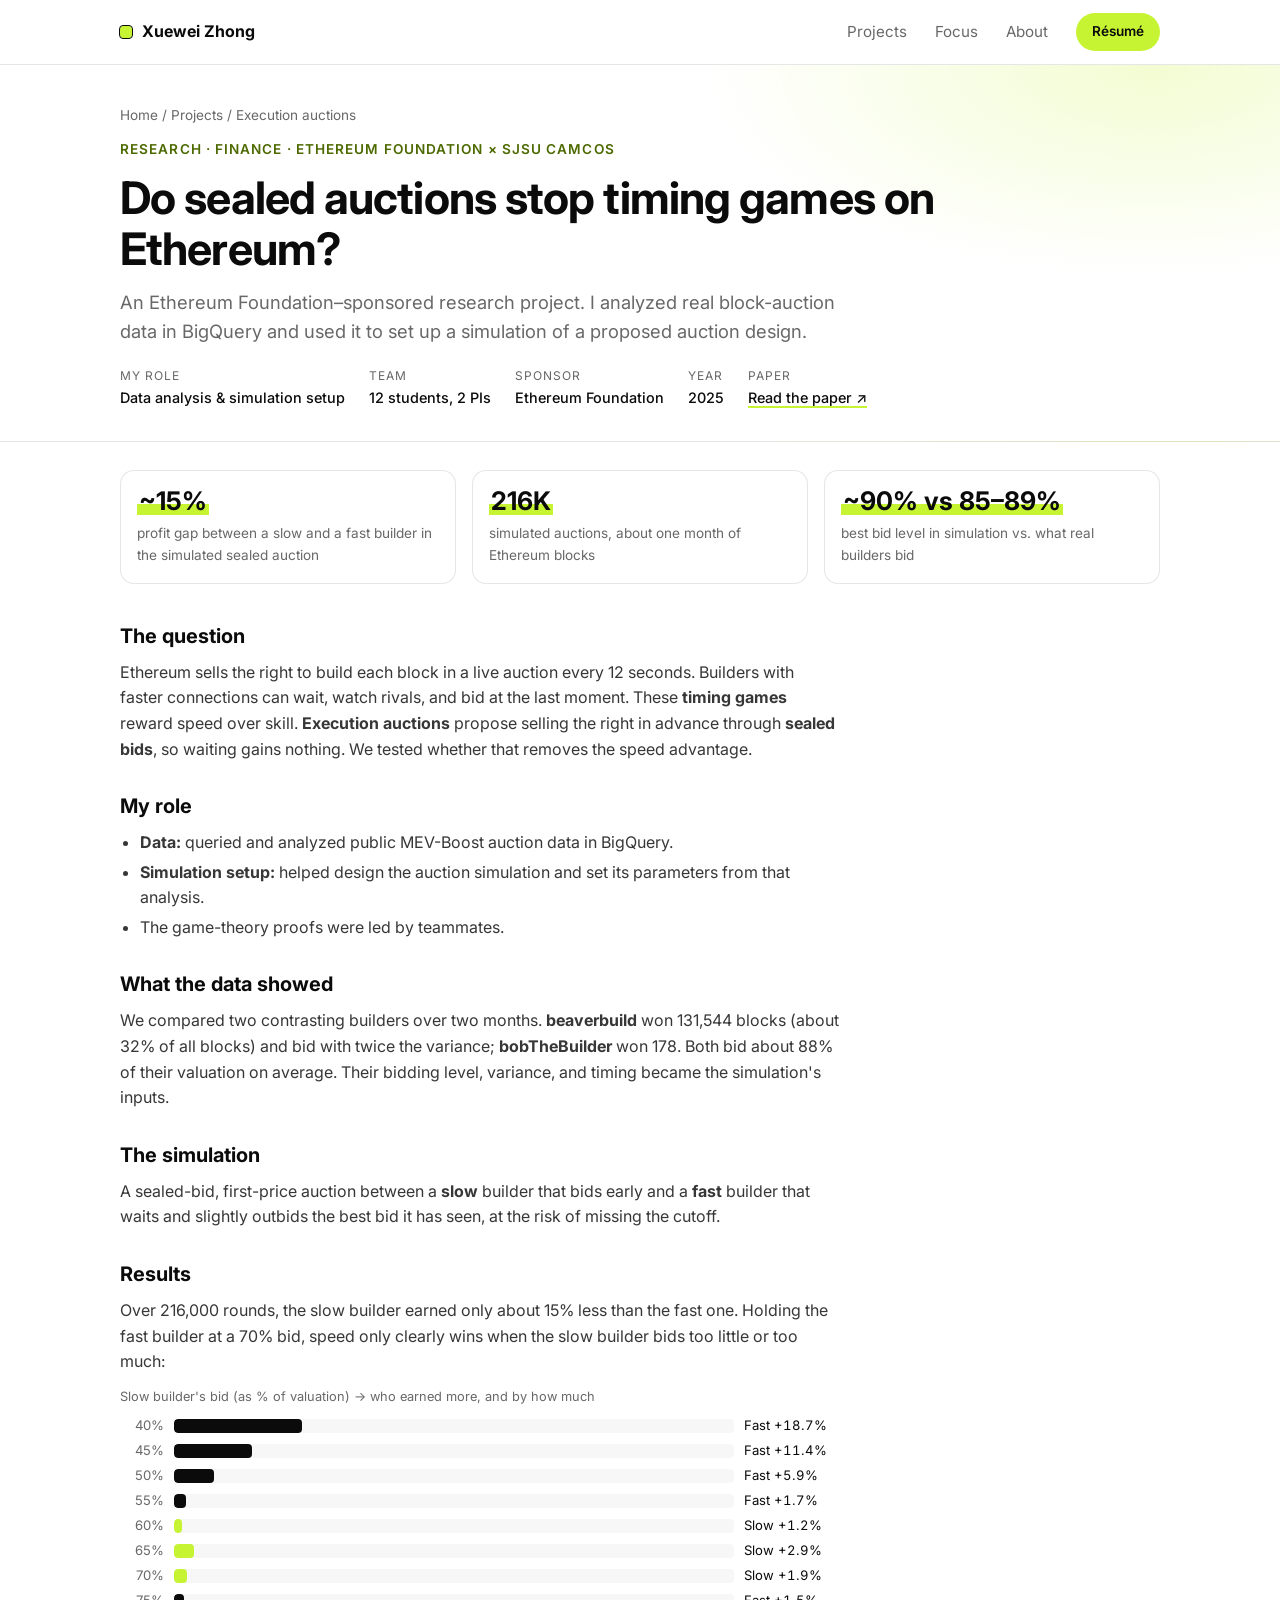
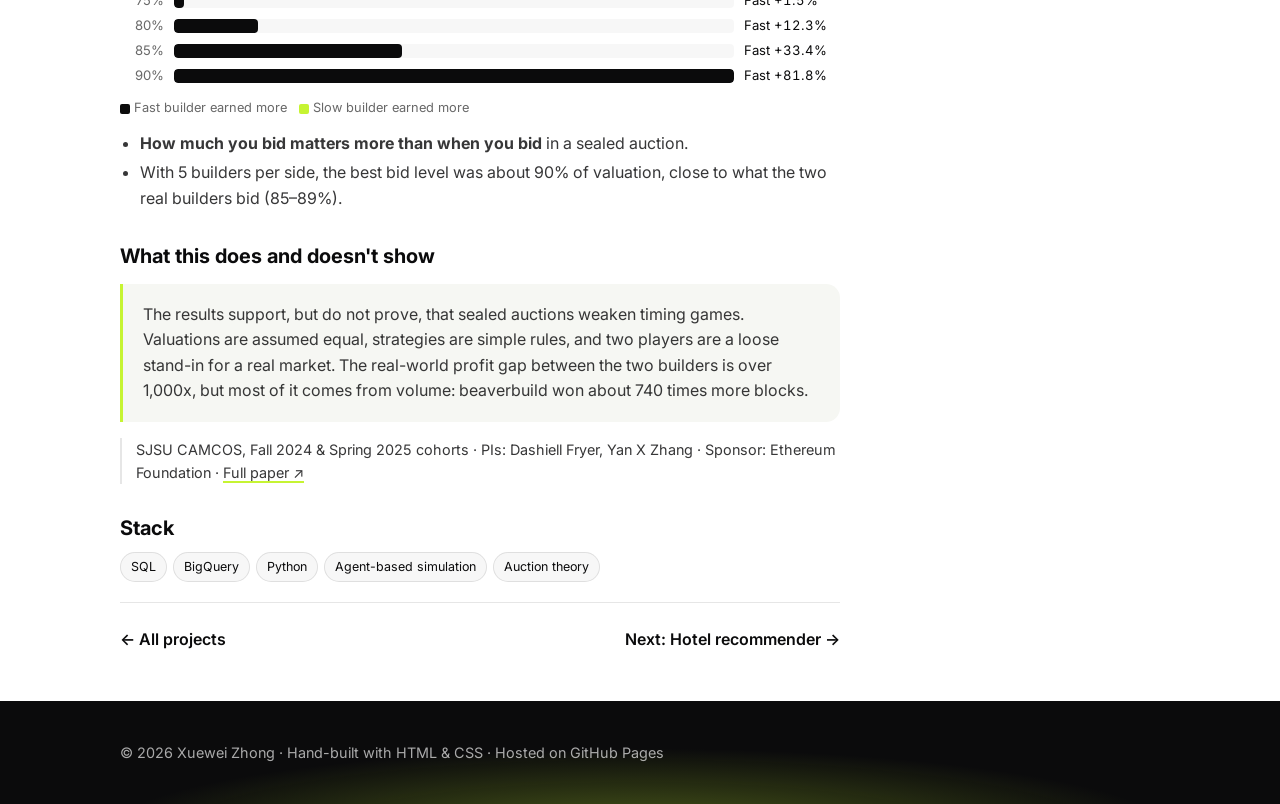
==== projects/ethereum-auctions.html @ 76512eef "Rebalance execution auctions page and tighten spacing Lead with the simulated ~15% gap and the 90% v" ====
<!DOCTYPE html>
<html lang="en">
<head>
  <meta charset="UTF-8">
  <meta name="viewport" content="width=device-width, initial-scale=1.0">
  <title>Do sealed auctions stop timing games on Ethereum? — Xuewei Zhong</title>
  <meta name="description" content="An Ethereum Foundation–sponsored research project. I analyzed real block-auction data in BigQuery and used it to set up a simulation of a proposed auction design.">
  <link rel="preconnect" href="https://fonts.googleapis.com">
  <link rel="preconnect" href="https://fonts.gstatic.com" crossorigin>
  <link href="https://fonts.googleapis.com/css2?family=Inter:wght@400;500;600;700&display=swap" rel="stylesheet">
  <link rel="stylesheet" href="../style.css">
</head>
<body>

  <!-- ===================== Navbar (same as home) ===================== -->
  <nav class="nav">
    <div class="container nav-inner">
      <a href="../index.html" class="nav-logo"><span class="logo-mark"></span>Xuewei Zhong</a>
      <div class="nav-links">
        <a href="../index.html#projects">Projects</a>
        <a href="../index.html#focus">Focus</a>
        <a href="../index.html#about">About</a>
        <a href="../assets/resume.pdf" class="btn btn-primary btn-sm" target="_blank" rel="noopener">Résumé</a>
      </div>
    </div>
  </nav>

  <!-- ===================== Case header ===================== -->
  <header class="case-hero">
    <div class="container">
      <p class="crumbs"><a href="../index.html">Home</a> / <a href="../index.html#projects">Projects</a> / Execution auctions</p>
      <p class="eyebrow">Research · Finance · Ethereum Foundation × SJSU CAMCOS</p>
      <h1>Do sealed auctions stop timing games on Ethereum?</h1>
      <p class="case-lede">An Ethereum Foundation–sponsored research project. I analyzed real block-auction data in BigQuery and used it to set up a simulation of a proposed auction design.</p>
      <dl class="meta">
        <div><dt>My role</dt><dd>Data analysis &amp; simulation setup</dd></div>
        <div><dt>Team</dt><dd>12 students, 2 PIs</dd></div>
        <div><dt>Sponsor</dt><dd>Ethereum Foundation</dd></div>
        <div><dt>Year</dt><dd>2025</dd></div>
        <div><dt>Paper</dt><dd><a class="inline-link" href="https://hackmd.io/MVDCR95XQXutuKb1NuTtWw?view" target="_blank" rel="noopener">Read the paper ↗</a></dd></div>
      </dl>
    </div>
  </header>

  <!-- ===================== Case body ===================== -->
  <main class="container">
    <div class="results">
      <div class="result"><span class="metric">~15%</span><span>profit gap between a slow and a fast builder in the simulated sealed auction</span></div>
      <div class="result"><span class="metric">216K</span><span>simulated auctions, about one month of Ethereum blocks</span></div>
      <div class="result"><span class="metric">~90% vs 85–89%</span><span>best bid level in simulation vs. what real builders bid</span></div>
    </div>

    <article class="case-body">
      <h2>The question</h2>
      <p>Ethereum sells the right to build each block in a live auction every 12 seconds. Builders with faster connections can wait, watch rivals, and bid at the last moment. These <b>timing games</b> reward speed over skill. <b>Execution auctions</b> propose selling the right in advance through <b>sealed bids</b>, so waiting gains nothing. We tested whether that removes the speed advantage.</p>

      <h2>My role</h2>
      <ul>
        <li><b>Data:</b> queried and analyzed public MEV-Boost auction data in BigQuery.</li>
        <li><b>Simulation setup:</b> helped design the auction simulation and set its parameters from that analysis.</li>
        <li>The game-theory proofs were led by teammates.</li>
      </ul>

      <h2>What the data showed</h2>
      <p>We compared two contrasting builders over two months. <b>beaverbuild</b> won 131,544 blocks (about 32% of all blocks) and bid with twice the variance; <b>bobTheBuilder</b> won 178. Both bid about 88% of their valuation on average. Their bidding level, variance, and timing became the simulation's inputs.</p>

      <h2>The simulation</h2>
      <p>A sealed-bid, first-price auction between a <b>slow</b> builder that bids early and a <b>fast</b> builder that waits and slightly outbids the best bid it has seen, at the risk of missing the cutoff.</p>

      <h2>Results</h2>
      <p>Over 216,000 rounds, the slow builder earned only about 15% less than the fast one. Holding the fast builder at a 70% bid, speed only clearly wins when the slow builder bids too little or too much:</p>

      <figure class="bars" aria-label="Profit advantage by the slow builder's bid proportion">
        <div class="bars-title">Slow builder's bid (as % of valuation) → who earned more, and by how much</div>
        <div class="bar-row"><span class="bar-x">40%</span><span class="bar-track"><span class="bar bar-r" style="width:22.8%"></span></span><span class="bar-v">Fast +18.7%</span></div>
        <div class="bar-row"><span class="bar-x">45%</span><span class="bar-track"><span class="bar bar-r" style="width:13.9%"></span></span><span class="bar-v">Fast +11.4%</span></div>
        <div class="bar-row"><span class="bar-x">50%</span><span class="bar-track"><span class="bar bar-r" style="width:7.2%"></span></span><span class="bar-v">Fast +5.9%</span></div>
        <div class="bar-row"><span class="bar-x">55%</span><span class="bar-track"><span class="bar bar-r" style="width:2.1%"></span></span><span class="bar-v">Fast +1.7%</span></div>
        <div class="bar-row"><span class="bar-x">60%</span><span class="bar-track"><span class="bar bar-n" style="width:1.5%"></span></span><span class="bar-v">Slow +1.2%</span></div>
        <div class="bar-row"><span class="bar-x">65%</span><span class="bar-track"><span class="bar bar-n" style="width:3.6%"></span></span><span class="bar-v">Slow +2.9%</span></div>
        <div class="bar-row"><span class="bar-x">70%</span><span class="bar-track"><span class="bar bar-n" style="width:2.3%"></span></span><span class="bar-v">Slow +1.9%</span></div>
        <div class="bar-row"><span class="bar-x">75%</span><span class="bar-track"><span class="bar bar-r" style="width:1.8%"></span></span><span class="bar-v">Fast +1.5%</span></div>
        <div class="bar-row"><span class="bar-x">80%</span><span class="bar-track"><span class="bar bar-r" style="width:15.0%"></span></span><span class="bar-v">Fast +12.3%</span></div>
        <div class="bar-row"><span class="bar-x">85%</span><span class="bar-track"><span class="bar bar-r" style="width:40.8%"></span></span><span class="bar-v">Fast +33.4%</span></div>
        <div class="bar-row"><span class="bar-x">90%</span><span class="bar-track"><span class="bar bar-r" style="width:100.0%"></span></span><span class="bar-v">Fast +81.8%</span></div>
        <figcaption><span class="key key-r"></span>Fast builder earned more <span class="key key-n"></span>Slow builder earned more</figcaption>
      </figure>

      <ul>
        <li><b>How much you bid matters more than when you bid</b> in a sealed auction.</li>
        <li>With 5 builders per side, the best bid level was about 90% of valuation, close to what the two real builders bid (85–89%).</li>
      </ul>

      <h2>What this does and doesn't show</h2>
      <div class="callout">
        <p>The results support, but do not prove, that sealed auctions weaken timing games. Valuations are assumed equal, strategies are simple rules, and two players are a loose stand-in for a real market. The real-world profit gap between the two builders is over 1,000x, but most of it comes from volume: beaverbuild won about 740 times more blocks.</p>
      </div>

      <p class="note">SJSU CAMCOS, Fall 2024 &amp; Spring 2025 cohorts · PIs: Dashiell Fryer, Yan X Zhang · Sponsor: Ethereum Foundation · <a class="inline-link" href="https://hackmd.io/MVDCR95XQXutuKb1NuTtWw?view" target="_blank" rel="noopener">Full paper ↗</a></p>

      <h2>Stack</h2>
      <div class="tags">
        <span class="tag">SQL</span>
        <span class="tag">BigQuery</span>
        <span class="tag">Python</span>
        <span class="tag">Agent-based simulation</span>
        <span class="tag">Auction theory</span>
      </div>

      <!-- Prev / next -->
      <div class="case-nav">
        <a href="../index.html#projects">← All projects</a>
        <a href="hotel-recommender.html">Next: Hotel recommender →</a>
      </div>
    </article>
  </main>

  <footer class="footer">
    <div class="container">
      © 2026 Xuewei Zhong · Hand-built with HTML &amp; CSS · Hosted on GitHub Pages
    </div>
  </footer>

</body>
</html>
---- style.css ----
/* =========================================================
   1. Design tokens — change colors here, the whole site updates
   ========================================================= */
:root {
  /* Core palette (the 3 brand colors) */
  --black: #0B0B0C;
  --white: #FFFFFF;
  --lime:  #C6F432;   /* fills only: buttons, highlights, rings — never text on white */

  /* Deep lime: same hue, darkened so it is readable as text on white.
     Contrast on white = 6.2:1 (Harrison's indigo #4f46e5 is 6.3:1). */
  --lime-deep: #4D6A00;

  /* Neutrals derived from black (transparency, not new colors) */
  --text:        var(--black);
  --text-muted:  rgba(11, 11, 12, 0.62);  /* secondary text */
  --border:      rgba(11, 11, 12, 0.10);  /* hairlines, card borders */
  --tint:        rgba(11, 11, 12, 0.03);  /* light gray section background */
  --lime-soft:   rgba(198, 244, 50, 0.22); /* pale lime wash for tags */

  /* Layout */
  --max-width: 1080px;
  --radius: 14px;
  --font: "Inter", -apple-system, BlinkMacSystemFont, "Segoe UI", sans-serif;
}

/* =========================================================
   2. Base reset
   ========================================================= */
* { box-sizing: border-box; margin: 0; padding: 0; }

html { scroll-behavior: smooth; }          /* smooth scrolling for #anchor links */

body {
  font-family: var(--font);
  background: var(--white);
  color: var(--text);
  line-height: 1.6;
  -webkit-font-smoothing: antialiased;
}

a { color: inherit; text-decoration: none; }

/* Centered content column with 20px side gutters on small screens */
.container {
  max-width: var(--max-width);
  margin: 0 auto;
  padding: 0 20px;
}

/* =========================================================
   3. Buttons
   ========================================================= */
.btn {
  display: inline-block;
  padding: 12px 22px;
  border-radius: 999px;
  font-weight: 600;
  font-size: 0.95rem;
  transition: transform 0.15s ease, background 0.15s ease, border-color 0.15s ease;
}
.btn:hover { transform: translateY(-1px); }

/* Primary: lime fill + black text (15:1 contrast) */
.btn-primary { background: var(--lime); color: var(--black); }

/* Secondary: thin outline, fills black on hover */
.btn-outline {
  border: 1px solid var(--border);
  color: var(--text);
}
.btn-outline:hover { border-color: var(--black); }

.btn-sm { padding: 8px 16px; font-size: 0.85rem; }

/* =========================================================
   4. Navbar (white, sticky, hairline border)
   ========================================================= */
.nav {
  position: sticky;
  top: 0;
  z-index: 10;
  background: rgba(255, 255, 255, 0.9);
  backdrop-filter: blur(8px);              /* frosted glass while scrolling */
  border-bottom: 1px solid var(--border);
}
.nav-inner {
  display: flex;
  align-items: center;
  justify-content: space-between;
  height: 64px;
}
.nav-logo { font-weight: 700; display: flex; align-items: center; gap: 10px; }

/* Small lime square as a logo mark */
.logo-mark {
  width: 12px;
  height: 12px;
  border-radius: 3px;
  background: var(--lime);
  outline: 1px solid var(--black);
}

.nav-links { display: flex; align-items: center; gap: 28px; }
.nav-links a:not(.btn) { color: var(--text-muted); font-size: 0.95rem; }
.nav-links a:not(.btn):hover { color: var(--text); }

/* =========================================================
   5. Hero (white + soft lime glow, inspired by the reference)
   ========================================================= */
.hero {
  position: relative;
  overflow: hidden;              /* keep the glow inside the hero */
  padding: 96px 0 88px;
  background:
    /* lime glow behind the photo, fading out to white */
    radial-gradient(ellipse 55% 70% at 78% 45%, rgba(198, 244, 50, 0.30), transparent 70%),
    /* faint second glow, top-left, so the left side is not flat */
    radial-gradient(ellipse 40% 50% at 0% 0%, rgba(198, 244, 50, 0.12), transparent 70%),
    var(--white);
}

/* Very faint grid lines, fading out toward the bottom */
.hero::before {
  content: "";
  position: absolute;
  inset: 0;
  background-image:
    linear-gradient(var(--border) 1px, transparent 1px),
    linear-gradient(90deg, var(--border) 1px, transparent 1px);
  background-size: 48px 48px;
  mask-image: linear-gradient(to bottom, rgba(0, 0, 0, 0.6), transparent 85%);
  -webkit-mask-image: linear-gradient(to bottom, rgba(0, 0, 0, 0.6), transparent 85%);
  pointer-events: none;          /* grid is decoration only, never clickable */
}
.hero > .container { position: relative; }  /* content sits above the grid */
.hero-inner {
  display: grid;
  grid-template-columns: 1.4fr 1fr;   /* text column wider than photo column */
  gap: 56px;
  align-items: center;
}

/* Small label above the name, in deep lime */
.eyebrow {
  color: var(--lime-deep);
  font-size: 0.85rem;
  font-weight: 600;
  letter-spacing: 0.08em;
  text-transform: uppercase;
  margin-bottom: 12px;
}
.hero h1 {
  font-size: clamp(2.4rem, 6vw, 3.6rem);  /* scales with screen width */
  line-height: 1.1;
  letter-spacing: -0.02em;
  margin-bottom: 18px;
}
.tagline {
  font-size: 1.2rem;
  color: var(--text-muted);
  max-width: 36ch;
  margin-bottom: 36px;
}

/* Highlighter-pen effect: lime band behind the bottom of the word */
.hl {
  color: var(--text);
  background: linear-gradient(transparent 58%, var(--lime) 58%);
  padding: 0 2px;
}

/* Three proof points under the tagline */
.stats {
  list-style: none;
  display: flex;
  gap: 36px;
  margin-bottom: 36px;
  flex-wrap: wrap;
}
.stats li { border-left: 2px solid var(--lime); padding-left: 14px; }
.stats strong { display: block; font-size: 1.6rem; line-height: 1.2; }
.stats span {
  display: block;
  font-size: 0.85rem;
  color: var(--text-muted);
  max-width: 18ch;
}

.hero-actions { display: flex; gap: 12px; flex-wrap: wrap; margin-bottom: 28px; }

.socials { display: flex; gap: 20px; flex-wrap: wrap; font-size: 0.9rem; }
.socials a { color: var(--text-muted); }
.socials a:hover { color: var(--lime-deep); }

/* Headshot: swap the placeholder for an <img> later */
.hero-photo { display: flex; justify-content: center; }
.photo,
.photo-placeholder {
  width: 280px;
  height: 280px;
  border-radius: 50%;
  object-fit: cover;
  box-shadow: 0 0 0 6px var(--white), 0 0 0 8px var(--lime); /* white gap + lime ring */
}
.photo-placeholder {
  display: grid;
  place-items: center;
  background: var(--tint);
  font-size: 3rem;
  font-weight: 700;
  color: var(--text-muted);
}

/* =========================================================
   6. Content sections (placeholders for Step 2+)
   ========================================================= */
.section { padding: 88px 0; border-top: 1px solid var(--border); }

/* Tinted section: pale gray with a whisper of lime from the top-right */
.section-tint {
  background:
    radial-gradient(ellipse 50% 60% at 100% 0%, rgba(198, 244, 50, 0.14), transparent 70%),
    #F6F7F3;                     /* warm off-white, close to the reference video */
}

/* "01 — SELECTED WORK" style label */
.section-label {
  font-size: 0.85rem;
  font-weight: 600;
  letter-spacing: 0.08em;
  text-transform: uppercase;
  color: var(--lime-deep);
  margin-bottom: 8px;
}
.section h2 { font-size: 2rem; letter-spacing: -0.01em; }

/* =========================================================
   7. Footer (black bookend — the one dark area)
   ========================================================= */
/* Black footer with a lime glow rising from the bottom (like the reference) */
.footer {
  background:
    radial-gradient(ellipse 60% 120% at 50% 130%, rgba(198, 244, 50, 0.35), transparent 70%),
    var(--black);
  color: rgba(255, 255, 255, 0.65);
  padding: 56px 0;
  font-size: 0.9rem;
}

/* =========================================================
   8. Mobile layout (screens narrower than 760px)
   ========================================================= */
@media (max-width: 760px) {
  .nav-links a:not(.btn) { display: none; }   /* keep only the Résumé button */
  .hero { padding: 48px 0 64px; }
  .hero-inner { grid-template-columns: 1fr; gap: 40px; }
  .hero-photo { order: -1; }                   /* photo above text on phones */
  .photo, .photo-placeholder { width: 180px; height: 180px; }
  .stats { gap: 24px; }
}

/* =========================================================
   9. Project cards (Step 2)
   ========================================================= */
.section-head { margin-bottom: 40px; }
.section-sub { color: var(--text-muted); margin-top: 8px; max-width: 60ch; }

/* Shared card look: white, hairline border, lifts + lime border on hover */
.card {
  display: block;
  background: var(--white);
  border: 1px solid var(--border);
  border-radius: var(--radius);
  padding: 28px;
  transition: transform 0.2s ease, border-color 0.2s ease, box-shadow 0.2s ease;
}
.card:hover {
  transform: translateY(-3px);
  border-color: var(--lime);
  box-shadow: 0 12px 32px rgba(11, 11, 12, 0.06);
}

.card-kicker {
  font-size: 0.75rem;
  font-weight: 600;
  letter-spacing: 0.08em;
  text-transform: uppercase;
  color: var(--lime-deep);
  margin-bottom: 10px;
}
.card h3 { font-size: 1.25rem; line-height: 1.3; margin-bottom: 8px; }
.card-hook { color: var(--text-muted); margin-bottom: 20px; }

/* The one big number per card, with a lime highlighter stroke */
.metric {
  display: inline-block;
  font-size: 1.9rem;
  font-weight: 700;
  line-height: 1.1;
  background: linear-gradient(transparent 62%, var(--lime) 62%);
  padding: 0 2px;
  align-self: flex-start;   /* in flex cards, hug the text instead of stretching */
}
.metric-label { display: block; font-size: 0.85rem; color: var(--text-muted); margin: 6px 0 20px; }

/* Tech tags (pills) */
.tags { display: flex; flex-wrap: wrap; gap: 6px; margin-bottom: 20px; }
.tag {
  font-size: 0.78rem;
  padding: 4px 10px;
  border-radius: 999px;
  background: var(--tint);
  border: 1px solid var(--border);
}

.card-link { font-weight: 600; font-size: 0.9rem; }
.card:hover .card-link { color: var(--lime-deep); }

/* Featured card: text left, mini flow diagram right */
.card-featured {
  display: grid;
  grid-template-columns: 1.3fr 1fr;
  gap: 40px;
  align-items: center;
  margin-bottom: 20px;
  background:
    radial-gradient(ellipse 60% 80% at 100% 50%, rgba(198, 244, 50, 0.16), transparent 70%),
    var(--white);
}
.card-featured h3 { font-size: 1.6rem; }

/* Row of secondary proof points inside the featured card */
.proof { display: flex; gap: 28px; flex-wrap: wrap; margin-bottom: 20px; }
.proof div { border-left: 2px solid var(--lime); padding-left: 12px; }
.proof strong { display: block; font-size: 1.1rem; }
.proof span { font-size: 0.8rem; color: var(--text-muted); }

/* Mini flow diagram: Slack -> Agent -> Tools -> Answer */
.flow { display: flex; flex-direction: column; gap: 10px; }
.flow-step {
  background: var(--white);
  border: 1px solid var(--border);
  border-radius: 10px;
  padding: 10px 14px;
  font-size: 0.85rem;
}
.flow-step b { display: block; font-size: 0.9rem; }
.flow-step span { color: var(--text-muted); font-size: 0.78rem; }
.flow-step.is-core { background: var(--black); color: var(--white); border-color: var(--black); }
.flow-step.is-core span { color: rgba(255, 255, 255, 0.65); }
.flow-arrow { text-align: center; color: var(--lime-deep); font-size: 0.8rem; line-height: 1; }

/* Three smaller cards side by side */
.card-grid { display: grid; grid-template-columns: repeat(3, 1fr); gap: 20px; }
.card-grid .card { display: flex; flex-direction: column; }
.card-grid .card-link { margin-top: auto; }   /* pin link to card bottom */

/* =========================================================
   10. Case study (project detail) pages
   ========================================================= */
.case-hero {
  padding: 64px 0 48px;
  background:
    radial-gradient(ellipse 50% 80% at 90% 0%, rgba(198, 244, 50, 0.22), transparent 70%),
    var(--white);
  border-bottom: 1px solid var(--border);
}
.crumbs { font-size: 0.85rem; color: var(--text-muted); margin-bottom: 20px; }
.crumbs a:hover { color: var(--lime-deep); }
.case-hero h1 { font-size: clamp(2rem, 5vw, 2.8rem); line-height: 1.15; letter-spacing: -0.02em; margin-bottom: 12px; }
.case-lede { font-size: 1.15rem; color: var(--text-muted); max-width: 62ch; margin-bottom: 28px; }

/* Role / stack / timeline row */
.meta { display: flex; flex-wrap: wrap; gap: 32px; font-size: 0.9rem; }
.meta dt { color: var(--text-muted); font-size: 0.75rem; text-transform: uppercase; letter-spacing: 0.08em; }
.meta dd { font-weight: 500; }

/* Big result numbers */
.results { display: grid; grid-template-columns: repeat(3, 1fr); gap: 16px; margin: 40px 0 8px; }
.result { border: 1px solid var(--border); border-radius: var(--radius); padding: 20px; background: var(--white); }
.result .metric { font-size: 1.6rem; }
.result span:not(.metric) { display: block; font-size: 0.85rem; color: var(--text-muted); margin-top: 6px; }

/* Readable article column */
.case-body { max-width: 720px; padding: 24px 0 72px; }
.case-body h2 { font-size: 1.35rem; margin: 40px 0 12px; }
.case-body p, .case-body li { color: rgba(11, 11, 12, 0.82); }
.case-body ul { padding-left: 20px; display: grid; gap: 8px; }
.note {
  font-size: 0.9rem;
  color: var(--text-muted);
  border-left: 2px solid var(--border);
  padding-left: 14px;
  margin-top: 16px;
}

/* "What didn't work" callout — the rigor signal */
.callout {
  background: #F6F7F3;
  border-left: 3px solid var(--lime);
  border-radius: 0 var(--radius) var(--radius) 0;
  padding: 18px 20px;
  margin-top: 12px;
}

/* Horizontal pipeline of steps */
.pipeline { display: flex; flex-wrap: wrap; align-items: center; gap: 8px; margin-top: 12px; }
.pipeline .tag { background: var(--white); font-size: 0.82rem; }
.pipeline i { color: var(--lime-deep); font-style: normal; }

/* Prev / next navigation at the bottom */
.case-nav {
  display: flex;
  justify-content: space-between;
  gap: 16px;
  border-top: 1px solid var(--border);
  padding-top: 24px;
  font-weight: 600;
}
.case-nav a:hover { color: var(--lime-deep); }

@media (max-width: 760px) {
  .card-featured { grid-template-columns: 1fr; }
  .card-grid { grid-template-columns: 1fr; }
  .results { grid-template-columns: 1fr; }
}

/* Horizontal bar chart on the Ethereum page (pure HTML/CSS) */
.bars { margin: 20px 0 8px; display: grid; gap: 6px; }
.bar-row { display: grid; grid-template-columns: 44px 1fr 96px; align-items: center; gap: 10px; font-size: 0.82rem; }
.bar-x { color: var(--text-muted); text-align: right; }
.bar-track { background: var(--tint); border-radius: 4px; height: 14px; overflow: hidden; }
.bar { display: block; height: 100%; border-radius: 4px; }
.bar-r { background: var(--black); }          /* fast builder ahead */
.bar-n { background: var(--lime); }           /* slow builder ahead */
.bar-v { font-variant-numeric: tabular-nums; }
.bars figcaption { font-size: 0.8rem; color: var(--text-muted); margin-top: 8px; }
.key { display: inline-block; width: 10px; height: 10px; border-radius: 2px; margin: 0 4px 0 8px; vertical-align: middle; }
.key-r { background: var(--black); margin-left: 0; }
.key-n { background: var(--lime); }
.bars-title { font-size: 0.8rem; color: var(--text-muted); }

/* Breathing room between paragraphs and lists in case studies */
.case-body p, .case-body ul { margin-bottom: 12px; }
.case-body .callout p { margin-bottom: 0; }
.bars-title { margin-bottom: 4px; }

/* =========================================================
   11. Tighter vertical rhythm (shorter pages)
   ========================================================= */
.section { padding: 64px 0; }
.section-head { margin-bottom: 28px; }
.hero { padding: 72px 0 64px; }
.case-hero { padding: 40px 0 32px; }
.crumbs { margin-bottom: 12px; }
.case-lede { margin-bottom: 20px; }
.meta { gap: 24px; }
.results { margin: 28px 0 0; }
.result { padding: 16px; }
.case-body { padding: 8px 0 48px; }
.case-body h2 { margin: 28px 0 8px; font-size: 1.25rem; }
.case-body p, .case-body ul { margin-bottom: 10px; }
.case-body ul { gap: 4px; }
.bars { margin: 12px 0 12px; gap: 4px; }
.inline-link { text-decoration: underline; text-decoration-color: var(--lime); text-underline-offset: 3px; text-decoration-thickness: 2px; }
.inline-link:hover { color: var(--lime-deep); }
.footer { padding: 40px 0; }
@media (max-width: 760px) {
  .hero { padding: 40px 0 48px; }
  .section { padding: 48px 0; }
}
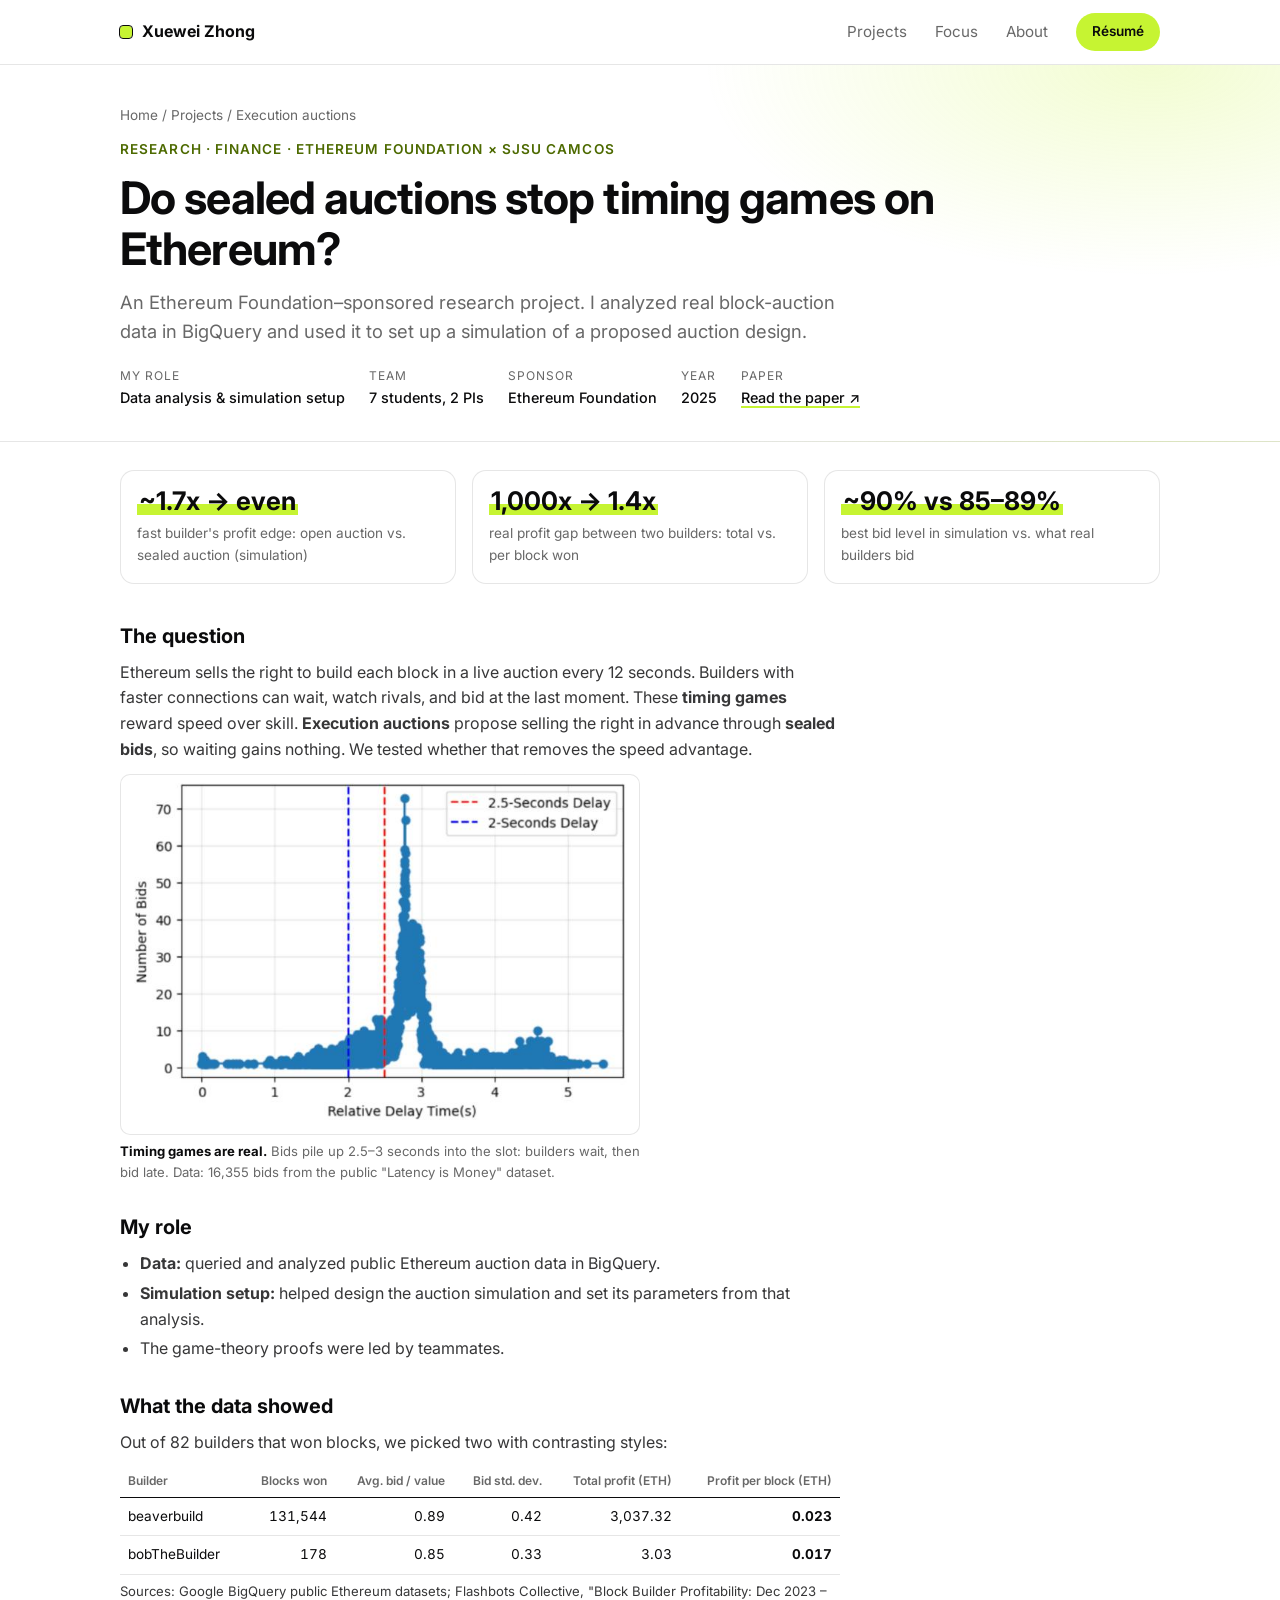
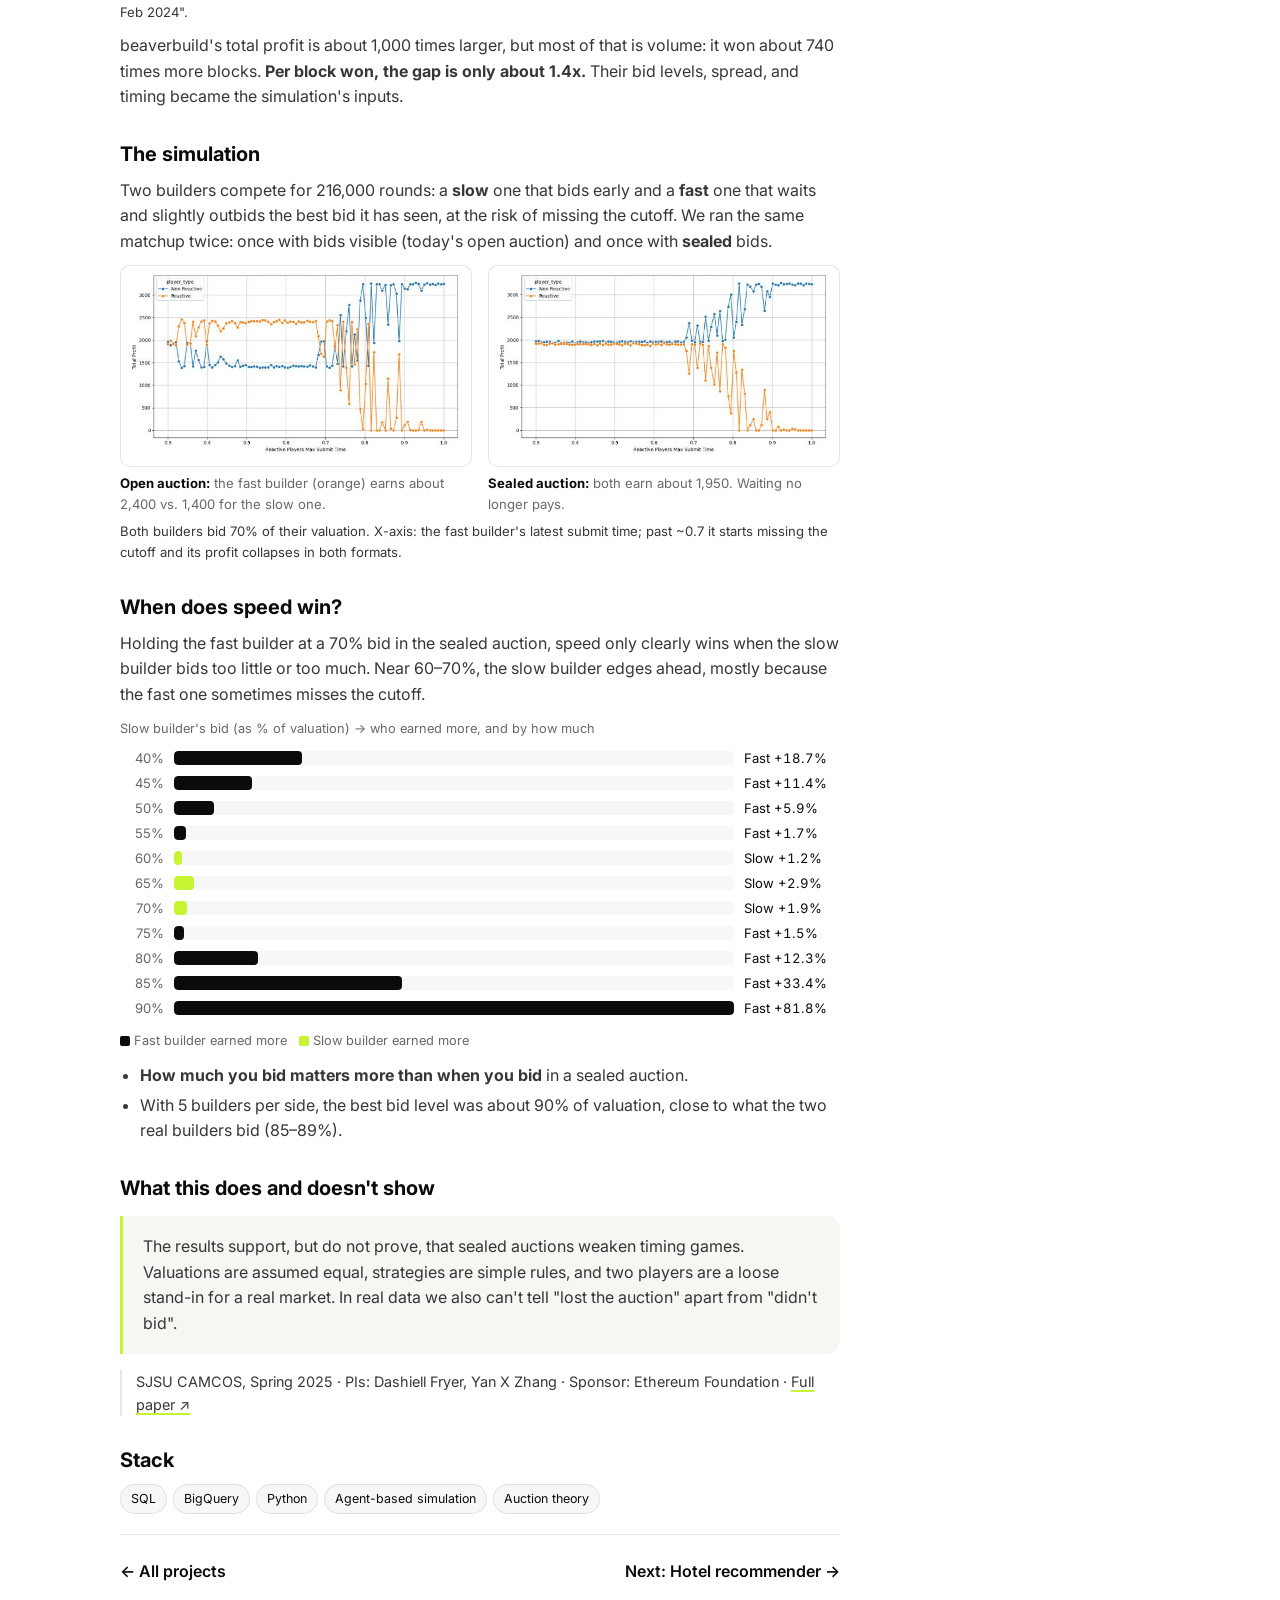
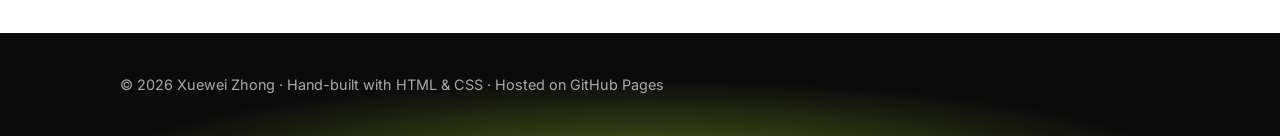
==== commit bbce29d5: "Rework execution auctions case study with figures and data Results-first boxes, team credit for the " ====
--- a/projects/ethereum-auctions.html
+++ b/projects/ethereum-auctions.html
@@ -34,7 +34,7 @@
       <p class="case-lede">An Ethereum Foundation–sponsored research project. I analyzed real block-auction data in BigQuery and used it to set up a simulation of a proposed auction design.</p>
       <dl class="meta">
         <div><dt>My role</dt><dd>Data analysis &amp; simulation setup</dd></div>
-        <div><dt>Team</dt><dd>12 students, 2 PIs</dd></div>
+        <div><dt>Team</dt><dd>7 students, 2 PIs</dd></div>
         <div><dt>Sponsor</dt><dd>Ethereum Foundation</dd></div>
         <div><dt>Year</dt><dd>2025</dd></div>
         <div><dt>Paper</dt><dd><a class="inline-link" href="https://hackmd.io/MVDCR95XQXutuKb1NuTtWw?view" target="_blank" rel="noopener">Read the paper ↗</a></dd></div>
@@ -45,8 +45,8 @@
   <!-- ===================== Case body ===================== -->
   <main class="container">
     <div class="results">
-      <div class="result"><span class="metric">~15%</span><span>profit gap between a slow and a fast builder in the simulated sealed auction</span></div>
-      <div class="result"><span class="metric">216K</span><span>simulated auctions, about one month of Ethereum blocks</span></div>
+      <div class="result"><span class="metric">~1.7x → even</span><span>fast builder's profit edge: open auction vs. sealed auction (simulation)</span></div>
+      <div class="result"><span class="metric">1,000x → 1.4x</span><span>real profit gap between two builders: total vs. per block won</span></div>
       <div class="result"><span class="metric">~90% vs 85–89%</span><span>best bid level in simulation vs. what real builders bid</span></div>
     </div>
 
@@ -54,21 +54,49 @@
       <h2>The question</h2>
       <p>Ethereum sells the right to build each block in a live auction every 12 seconds. Builders with faster connections can wait, watch rivals, and bid at the last moment. These <b>timing games</b> reward speed over skill. <b>Execution auctions</b> propose selling the right in advance through <b>sealed bids</b>, so waiting gains nothing. We tested whether that removes the speed advantage.</p>
 
+      <figure class="fig">
+        <img src="../assets/projects/ethereum/camcos-bids-vs-delay.png" alt="Scatter of bid counts by delay time: bids are sparse before 2 seconds and spike sharply between 2.5 and 3 seconds into the slot." loading="lazy">
+        <figcaption><b>Timing games are real.</b> Bids pile up 2.5–3 seconds into the slot: builders wait, then bid late. Data: 16,355 bids from the public "Latency is Money" dataset.</figcaption>
+      </figure>
+
       <h2>My role</h2>
       <ul>
-        <li><b>Data:</b> queried and analyzed public MEV-Boost auction data in BigQuery.</li>
+        <li><b>Data:</b> queried and analyzed public Ethereum auction data in BigQuery.</li>
         <li><b>Simulation setup:</b> helped design the auction simulation and set its parameters from that analysis.</li>
         <li>The game-theory proofs were led by teammates.</li>
       </ul>
 
       <h2>What the data showed</h2>
-      <p>We compared two contrasting builders over two months. <b>beaverbuild</b> won 131,544 blocks (about 32% of all blocks) and bid with twice the variance; <b>bobTheBuilder</b> won 178. Both bid about 88% of their valuation on average. Their bidding level, variance, and timing became the simulation's inputs.</p>
+      <p>Out of 82 builders that won blocks, we picked two with contrasting styles:</p>
+      <div class="table-wrap">
+        <table class="data">
+          <thead><tr><th>Builder</th><th>Blocks won</th><th>Avg. bid / value</th><th>Bid std. dev.</th><th>Total profit (ETH)</th><th>Profit per block (ETH)</th></tr></thead>
+          <tbody>
+            <tr><td>beaverbuild</td><td>131,544</td><td>0.89</td><td>0.42</td><td>3,037.32</td><td><b>0.023</b></td></tr>
+            <tr><td>bobTheBuilder</td><td>178</td><td>0.85</td><td>0.33</td><td>3.03</td><td><b>0.017</b></td></tr>
+          </tbody>
+        </table>
+      </div>
+      <p class="fig-note">Sources: Google BigQuery public Ethereum datasets; Flashbots Collective, "Block Builder Profitability: Dec 2023 – Feb 2024".</p>
+      <p>beaverbuild's total profit is about 1,000 times larger, but most of that is volume: it won about 740 times more blocks. <b>Per block won, the gap is only about 1.4x.</b> Their bid levels, spread, and timing became the simulation's inputs.</p>
 
       <h2>The simulation</h2>
-      <p>A sealed-bid, first-price auction between a <b>slow</b> builder that bids early and a <b>fast</b> builder that waits and slightly outbids the best bid it has seen, at the risk of missing the cutoff.</p>
+      <p>Two builders compete for 216,000 rounds: a <b>slow</b> one that bids early and a <b>fast</b> one that waits and slightly outbids the best bid it has seen, at the risk of missing the cutoff. We ran the same matchup twice: once with bids visible (today's open auction) and once with <b>sealed</b> bids.</p>
 
-      <h2>Results</h2>
-      <p>Over 216,000 rounds, the slow builder earned only about 15% less than the fast one. Holding the fast builder at a 70% bid, speed only clearly wins when the slow builder bids too little or too much:</p>
+      <div class="fig-grid">
+        <figure class="fig">
+          <img src="../assets/projects/ethereum/camcos-unsealed-1v1.png" alt="Line chart, open auction: the fast builder's profit stays near 2,400 and the slow builder's near 1,400 until the fast builder starts missing the cutoff around 0.7." loading="lazy">
+          <figcaption><b>Open auction:</b> the fast builder (orange) earns about 2,400 vs. 1,400 for the slow one.</figcaption>
+        </figure>
+        <figure class="fig">
+          <img src="../assets/projects/ethereum/camcos-sealed-1v1.png" alt="Line chart, sealed auction: both builders earn about 1,950 until the fast builder starts missing the cutoff around 0.7." loading="lazy">
+          <figcaption><b>Sealed auction:</b> both earn about 1,950. Waiting no longer pays.</figcaption>
+        </figure>
+      </div>
+      <p class="fig-note">Both builders bid 70% of their valuation. X-axis: the fast builder's latest submit time; past ~0.7 it starts missing the cutoff and its profit collapses in both formats.</p>
+
+      <h2>When does speed win?</h2>
+      <p>Holding the fast builder at a 70% bid in the sealed auction, speed only clearly wins when the slow builder bids too little or too much. Near 60–70%, the slow builder edges ahead, mostly because the fast one sometimes misses the cutoff.</p>
 
       <figure class="bars" aria-label="Profit advantage by the slow builder's bid proportion">
         <div class="bars-title">Slow builder's bid (as % of valuation) → who earned more, and by how much</div>
@@ -93,10 +121,10 @@
 
       <h2>What this does and doesn't show</h2>
       <div class="callout">
-        <p>The results support, but do not prove, that sealed auctions weaken timing games. Valuations are assumed equal, strategies are simple rules, and two players are a loose stand-in for a real market. The real-world profit gap between the two builders is over 1,000x, but most of it comes from volume: beaverbuild won about 740 times more blocks.</p>
+        <p>The results support, but do not prove, that sealed auctions weaken timing games. Valuations are assumed equal, strategies are simple rules, and two players are a loose stand-in for a real market. In real data we also can't tell "lost the auction" apart from "didn't bid".</p>
       </div>
 
-      <p class="note">SJSU CAMCOS, Fall 2024 &amp; Spring 2025 cohorts · PIs: Dashiell Fryer, Yan X Zhang · Sponsor: Ethereum Foundation · <a class="inline-link" href="https://hackmd.io/MVDCR95XQXutuKb1NuTtWw?view" target="_blank" rel="noopener">Full paper ↗</a></p>
+      <p class="note">SJSU CAMCOS, Spring 2025 · PIs: Dashiell Fryer, Yan X Zhang · Sponsor: Ethereum Foundation · <a class="inline-link" href="https://hackmd.io/MVDCR95XQXutuKb1NuTtWw?view" target="_blank" rel="noopener">Full paper ↗</a></p>
 
       <h2>Stack</h2>
       <div class="tags">
--- a/style.css
+++ b/style.css
@@ -470,3 +470,41 @@
   .hero { padding: 40px 0 48px; }
   .section { padding: 48px 0; }
 }
+
+/* =========================================================
+   12. Figures and data tables in case studies
+   ========================================================= */
+.fig { margin: 12px 0 16px; }
+.fig img {
+  display: block;
+  width: 100%;
+  height: auto;
+  border: 1px solid var(--border);
+  border-radius: 10px;
+  background: var(--white);
+  padding: 8px;
+}
+.fig figcaption, .fig-note { font-size: 0.82rem; color: var(--text-muted); margin-top: 6px; }
+.fig figcaption b { color: var(--text); }
+.fig-grid { display: grid; grid-template-columns: 1fr 1fr; gap: 16px; align-items: start; }
+.fig-grid .fig { margin: 0; }
+
+/* Data table: horizontal scroll on phones instead of overflowing */
+.table-wrap { overflow-x: auto; margin: 8px 0 4px; }
+table.data { width: 100%; border-collapse: collapse; font-size: 0.85rem; font-variant-numeric: tabular-nums; }
+table.data th {
+  text-align: left;
+  font-weight: 600;
+  font-size: 0.75rem;
+  color: var(--text-muted);
+  border-bottom: 1px solid var(--black);
+  padding: 6px 8px;
+}
+table.data td { border-bottom: 1px solid var(--border); padding: 8px; white-space: nowrap; }
+table.data td:not(:first-child), table.data th:not(:first-child) { text-align: right; }
+
+@media (max-width: 760px) {
+  .fig-grid { grid-template-columns: 1fr; }
+}
+/* Single figures stay compact; side-by-side figures fill their column */
+.case-body > .fig { max-width: 520px; }
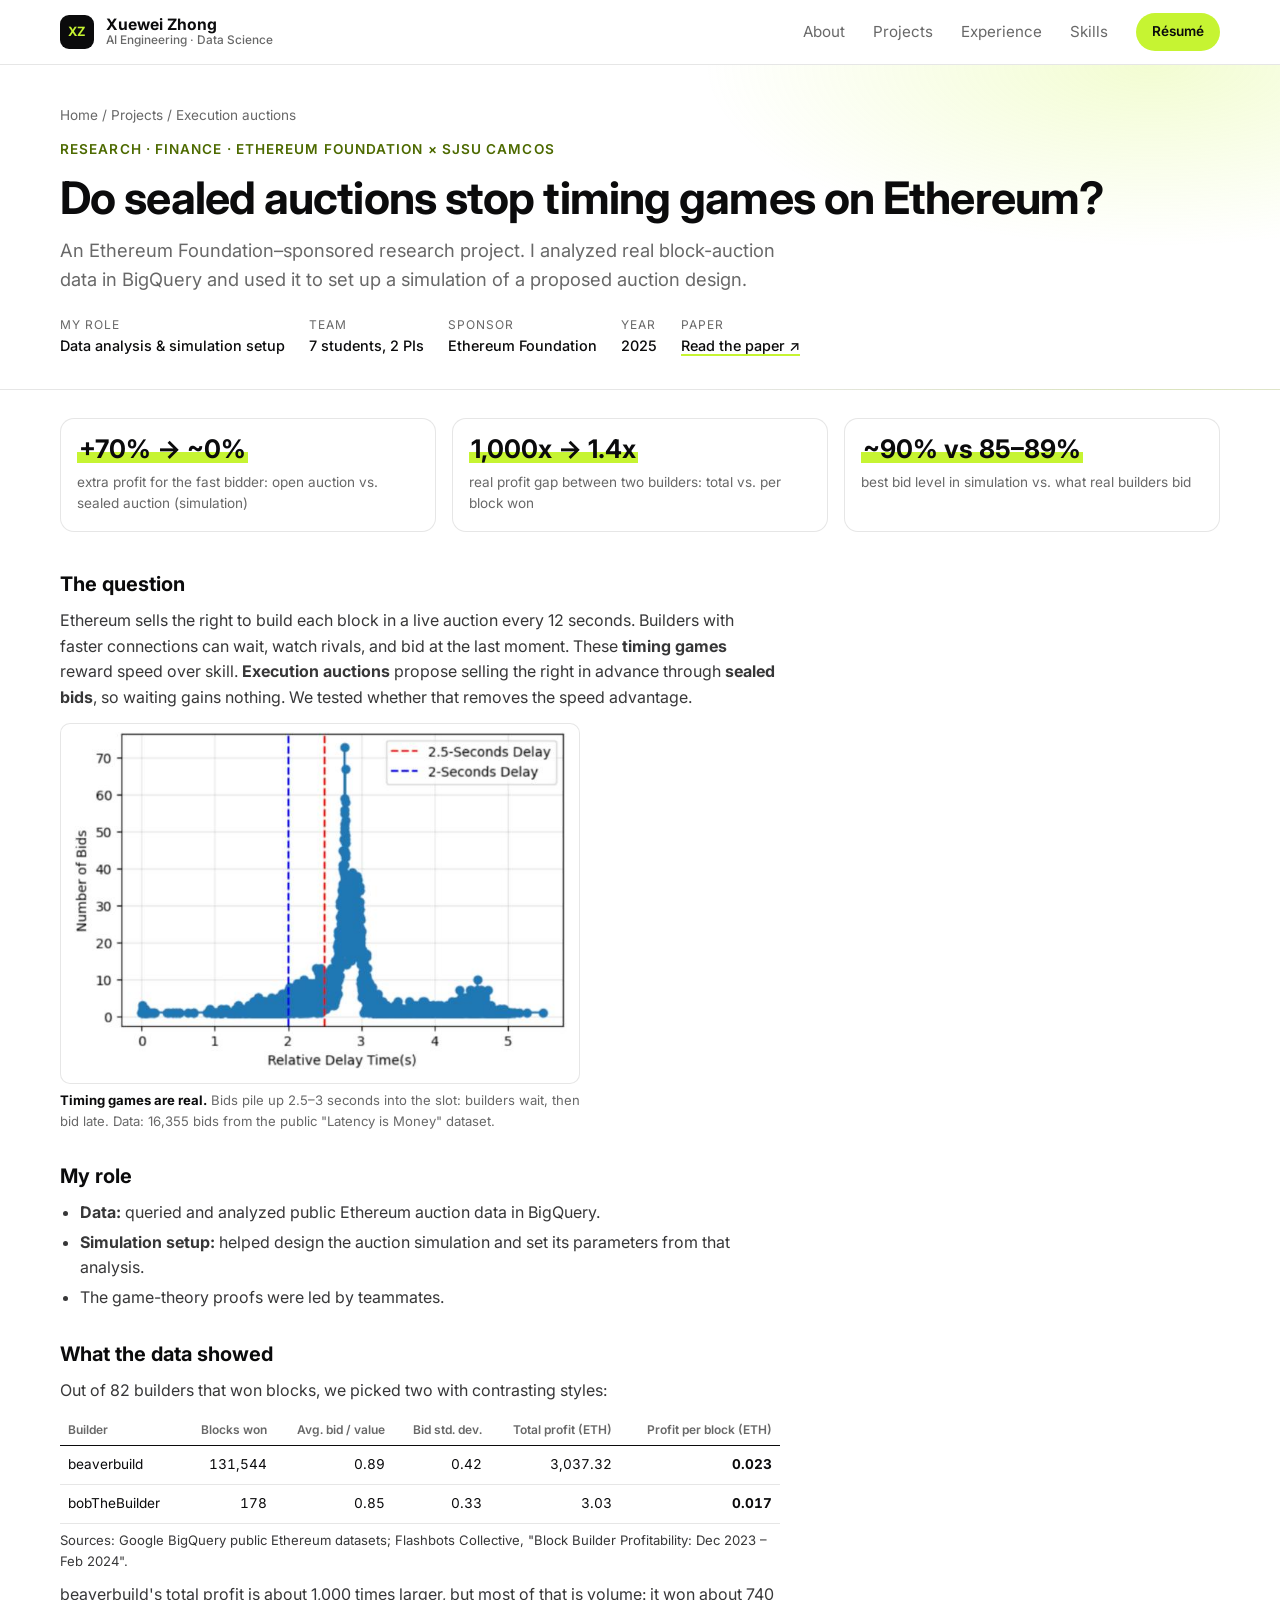
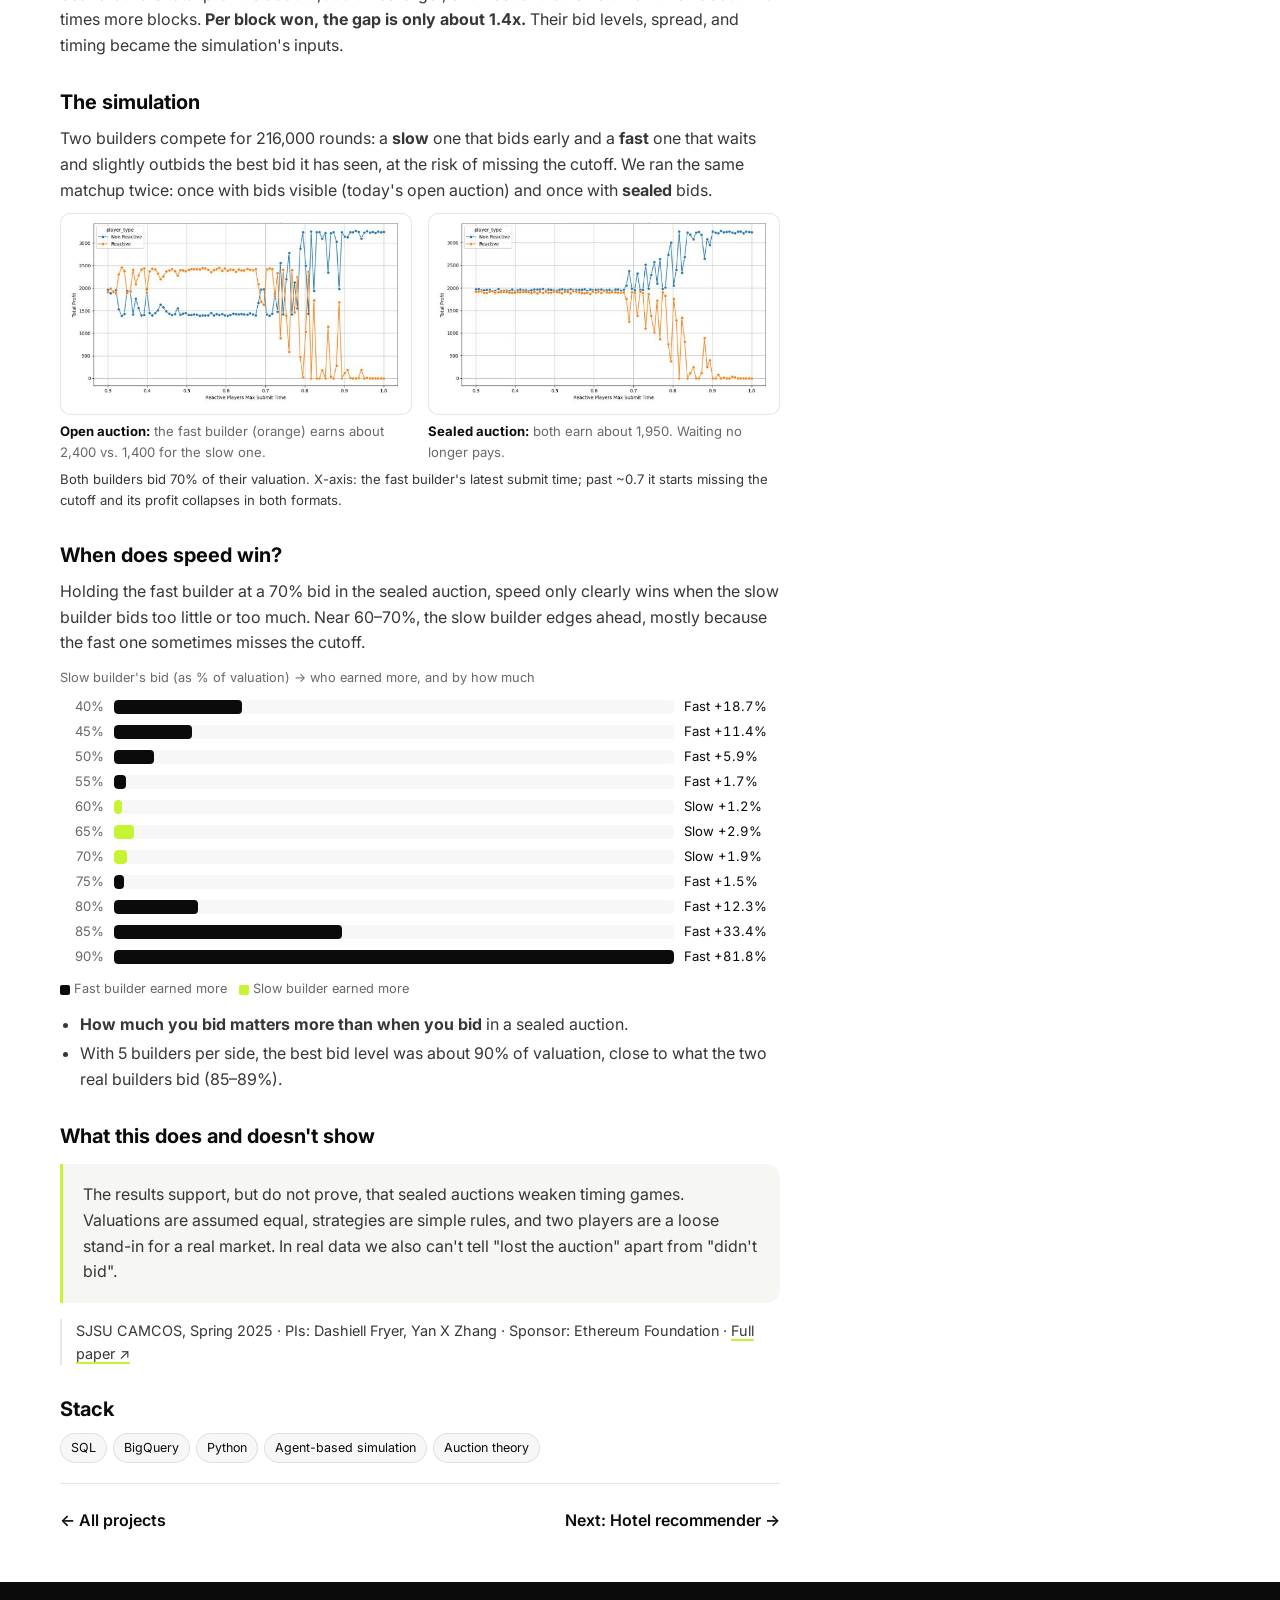
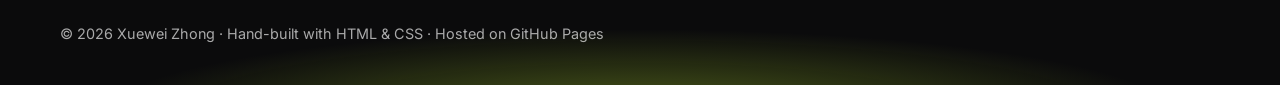
==== commit 4eda9e9f: "Redesign homepage: cover, About, Experience, Skills Simple cover with headshot and key numbers, a sh" ====
--- a/projects/ethereum-auctions.html
+++ b/projects/ethereum-auctions.html
@@ -8,6 +8,7 @@
   <link rel="preconnect" href="https://fonts.googleapis.com">
   <link rel="preconnect" href="https://fonts.gstatic.com" crossorigin>
   <link href="https://fonts.googleapis.com/css2?family=Inter:wght@400;500;600;700&display=swap" rel="stylesheet">
+  <link rel="icon" href="../favicon.svg" type="image/svg+xml">
   <link rel="stylesheet" href="../style.css">
 </head>
 <body>
@@ -15,11 +16,12 @@
   <!-- ===================== Navbar (same as home) ===================== -->
   <nav class="nav">
     <div class="container nav-inner">
-      <a href="../index.html" class="nav-logo"><span class="logo-mark"></span>Xuewei Zhong</a>
+      <a href="../index.html" class="nav-logo"><span class="logo-badge" aria-hidden="true">XZ</span><span class="logo-text"><span class="logo-name">Xuewei Zhong</span><span class="logo-sub">AI Engineering · Data Science</span></span></a>
       <div class="nav-links">
+        <a href="../index.html#about">About</a>
         <a href="../index.html#projects">Projects</a>
-        <a href="../index.html#focus">Focus</a>
-        <a href="../index.html#about">About</a>
+        <a href="../index.html#experience">Experience</a>
+        <a href="../index.html#skills">Skills</a>
         <a href="../assets/resume.pdf" class="btn btn-primary btn-sm" target="_blank" rel="noopener">Résumé</a>
       </div>
     </div>
@@ -45,7 +47,7 @@
   <!-- ===================== Case body ===================== -->
   <main class="container">
     <div class="results">
-      <div class="result"><span class="metric">~1.7x → even</span><span>fast builder's profit edge: open auction vs. sealed auction (simulation)</span></div>
+      <div class="result"><span class="metric">+70% → ~0%</span><span>extra profit for the fast bidder: open auction vs. sealed auction (simulation)</span></div>
       <div class="result"><span class="metric">1,000x → 1.4x</span><span>real profit gap between two builders: total vs. per block won</span></div>
       <div class="result"><span class="metric">~90% vs 85–89%</span><span>best bid level in simulation vs. what real builders bid</span></div>
     </div>
--- a/style.css
+++ b/style.css
@@ -508,3 +508,237 @@
 }
 /* Single figures stay compact; side-by-side figures fill their column */
 .case-body > .fig { max-width: 520px; }
+
+/* =========================================================
+   13. Smaller headshot (Harrison-style: text leads, photo supports)
+   ========================================================= */
+@media (min-width: 761px) { .hero-inner { grid-template-columns: 1.8fr 1fr; } }  /* desktop only */
+.photo, .photo-placeholder { width: 200px; height: 200px; box-shadow: 0 0 0 5px var(--white), 0 0 0 7px var(--lime); }
+@media (max-width: 760px) {
+  .photo, .photo-placeholder { width: 128px; height: 128px; }
+  .hero-photo { justify-content: flex-start; }   /* align with the text on phones */
+}
+
+/* =========================================================
+   14. Wider layout, hero intro, row cards, "More projects"
+   ========================================================= */
+:root { --max-width: 1200px; }
+@media (min-width: 761px) { .hero-inner { grid-template-columns: 3fr 1fr; gap: 48px; } }
+.tagline { margin-bottom: 16px; max-width: 60ch; }
+.intro { color: var(--text-muted); max-width: 64ch; margin-bottom: 28px; }
+
+/* Full-width project rows: story on the left, key result on the right */
+.card-row {
+  display: grid;
+  grid-template-columns: 1.7fr 1fr;
+  gap: 40px;
+  align-items: center;
+  margin-bottom: 16px;
+}
+.card-row .card-hook { max-width: 60ch; }
+.card-row .tags { margin-bottom: 14px; }
+.row-metric { border-left: 1px solid var(--border); padding-left: 32px; }
+.row-metric .metric-label { margin-bottom: 10px; }
+.row-proof { display: block; font-size: 0.85rem; color: var(--text); }
+
+/* Smaller one-line projects */
+.more-title { font-size: 1rem; margin: 40px 0 12px; }
+.more-grid { display: grid; grid-template-columns: repeat(2, 1fr); gap: 16px; }
+.card-sm { padding: 20px 22px; }
+.card-sm h4 { font-size: 1.05rem; margin-bottom: 6px; }
+.card-sm .card-hook { font-size: 0.92rem; margin-bottom: 12px; }
+.card-sm .tags { margin-bottom: 8px; }
+div.card-sm:hover { transform: none; border-color: var(--border); box-shadow: none; }  /* not clickable */
+
+@media (max-width: 760px) {
+  .card-row { grid-template-columns: 1fr; gap: 20px; }
+  .row-metric { border-left: 0; border-top: 1px solid var(--border); padding: 16px 0 0; }
+  .more-grid { grid-template-columns: 1fr; }
+}
+
+/* =========================================================
+   15. Hero spacing, icon links, project groups, skills grid
+   ========================================================= */
+/* Photo sits next to the text instead of at the far edge */
+@media (min-width: 761px) {
+  .hero-inner { grid-template-columns: minmax(0, 700px) auto; justify-content: start; gap: 88px; }
+}
+.intro { max-width: none; }
+
+.socials { align-items: center; gap: 10px; }
+.location {
+  display: inline-flex; align-items: center; gap: 6px;
+  color: var(--text-muted); font-size: 0.9rem; margin-right: 8px;
+}
+.location svg { width: 15px; height: 15px; }
+.icon-link {
+  display: inline-grid; place-items: center;
+  width: 38px; height: 38px;
+  border: 1px solid var(--border); border-radius: 50%;
+  background: var(--white);
+  color: var(--text) !important;
+  transition: border-color 0.15s ease, background 0.15s ease;
+}
+.icon-link svg { width: 17px; height: 17px; }
+.icon-link:hover { border-color: var(--black); background: var(--lime); }
+
+/* "In production" / "Research & coursework" labels */
+.group-label {
+  font-size: 0.8rem; font-weight: 600; letter-spacing: 0.06em; text-transform: uppercase;
+  color: var(--text-muted);
+  margin: 8px 0 10px;
+  display: flex; align-items: center; gap: 10px;
+}
+.group-label::after { content: ""; flex: 1; height: 1px; background: var(--border); }
+.card-featured + .group-label, .card-featured ~ .group-label { margin-top: 32px; }
+
+/* Skills */
+.skills-grid { display: grid; grid-template-columns: repeat(3, 1fr); gap: 28px 32px; }
+.skill-group h3 { font-size: 0.95rem; margin-bottom: 10px; }
+.skill-group .tags { margin-bottom: 0; }
+.skill-group .tag { background: var(--white); }
+@media (max-width: 760px) { .skills-grid { grid-template-columns: 1fr; gap: 20px; } }
+
+/* =========================================================
+   16. Hero balance: roomier text, larger photo centered in its column
+   ========================================================= */
+.hero { padding: 88px 0 80px; }
+@media (min-width: 761px) {
+  .hero-inner { grid-template-columns: minmax(0, 660px) 1fr; justify-content: stretch; gap: 48px; }
+  .hero-photo { justify-content: center; }
+}
+.hero h1 { margin-bottom: 14px; }
+.tagline { font-size: 1.25rem; margin-bottom: 24px; }
+.intro { font-size: 1.02rem; line-height: 1.75; margin-bottom: 36px; }
+.intro p + p { margin-top: 12px; }
+.stats { margin-bottom: 40px; }
+.hero-actions { margin-bottom: 32px; }
+.photo, .photo-placeholder {
+  width: 260px; height: 260px;
+  box-shadow: 0 0 0 6px var(--white), 0 0 0 8px var(--lime), 0 24px 48px rgba(11, 11, 12, 0.10);
+}
+@media (max-width: 760px) {
+  .hero { padding: 40px 0 56px; }
+  .photo, .photo-placeholder { width: 140px; height: 140px; }
+}
+@media (min-width: 761px) { .hero-inner { grid-template-columns: minmax(0, 680px) 1fr; } }
+/* Intro back to normal line spacing, one paragraph */
+.intro { font-size: 1rem; line-height: 1.6; margin-bottom: 32px; }
+/* Slightly larger headshot on desktop */
+@media (min-width: 761px) { .photo, .photo-placeholder { width: 290px; height: 290px; } }
+
+/* =========================================================
+   17. Header monogram (Harrison-style: mark + name + subtitle)
+   ========================================================= */
+.nav-logo { gap: 12px; }
+.logo-badge {
+  display: inline-grid; place-items: center;
+  width: 34px; height: 34px; border-radius: 9px;
+  background: var(--black); color: var(--lime);
+  font-size: 0.8rem; font-weight: 700; letter-spacing: 0.02em;
+}
+.logo-text { display: flex; flex-direction: column; line-height: 1.15; }
+.logo-name { font-weight: 700; font-size: 0.98rem; }
+.logo-sub { font-weight: 500; font-size: 0.74rem; color: var(--text-muted); }
+@media (max-width: 760px) { .logo-sub { display: none; } }
+
+/* Stats: one-line labels, tighter */
+.stats { gap: 28px; }
+.stats span { max-width: none; white-space: nowrap; }
+@media (max-width: 760px) { .stats span { white-space: normal; } }
+
+/* =========================================================
+   18. Simple cover + friendly About section
+   ========================================================= */
+.hero h1 { margin-bottom: 8px; }
+.role { font-size: 1.2rem; font-weight: 600; margin-bottom: 14px; }
+.tagline { font-size: 1.15rem; margin-bottom: 22px; }
+.hero-chips { list-style: none; display: flex; flex-wrap: wrap; gap: 8px; margin-bottom: 32px; }
+.hero-chips li {
+  font-size: 0.85rem; padding: 6px 12px; border-radius: 999px;
+  background: var(--white); border: 1px solid var(--border);
+}
+.hero { padding: 104px 0 96px; }
+@media (min-width: 761px) { .hero-inner { align-items: center; } }
+
+/* About */
+.lead { font-size: 1.15rem; color: var(--text-muted); margin-top: 8px; }
+.journey { display: grid; grid-template-columns: repeat(3, 1fr); gap: 20px; margin-bottom: 36px; }
+.journey-step {
+  position: relative;
+  border: 1px solid var(--border); border-radius: var(--radius);
+  padding: 24px; background: var(--white);
+}
+.journey-step::before {               /* small lime dot = timeline marker */
+  content: ""; position: absolute; top: 28px; right: 24px;
+  width: 10px; height: 10px; border-radius: 50%;
+  background: var(--white); border: 2px solid var(--lime);
+}
+.journey-step.is-now::before { background: var(--lime); }
+.journey-when { font-size: 0.78rem; font-weight: 600; letter-spacing: 0.06em; color: var(--lime-deep); margin-bottom: 8px; }
+.journey-step h3 { font-size: 1.1rem; margin-bottom: 8px; }
+.journey-step p:last-child { color: var(--text-muted); font-size: 0.95rem; }
+.about-stats { margin-bottom: 24px; }
+.open-to { font-weight: 500; }
+
+@media (max-width: 760px) {
+  .journey { grid-template-columns: 1fr; }
+  .hero { padding: 40px 0 56px; }
+}
+
+/* =========================================================
+   19. Cover back to eyebrow + stats; About as plain paragraphs
+   ========================================================= */
+.tagline { font-size: 1.25rem; margin-bottom: 32px; }
+.hero h1 { margin-bottom: 14px; }
+.about-grid { display: grid; grid-template-columns: 1fr 2fr; gap: 48px; align-items: start; }
+.about-text { max-width: 66ch; }
+.about-text p { margin-bottom: 14px; color: rgba(11, 11, 12, 0.82); font-size: 1.02rem; }
+.about-text .open-to { color: var(--text); font-weight: 500; margin-top: 20px; }
+@media (max-width: 760px) { .about-grid { grid-template-columns: 1fr; gap: 12px; } }
+
+/* =========================================================
+   20. Experience timeline
+   ========================================================= */
+.xp { border-left: 2px solid var(--border); margin-left: 6px; }
+.xp-item {
+  position: relative;
+  display: grid; grid-template-columns: 200px 1fr; gap: 32px;
+  padding: 0 0 40px 32px;
+}
+.xp-item:last-child { padding-bottom: 0; }
+.xp-item::before {                       /* timeline dot */
+  content: ""; position: absolute; left: -7px; top: 6px;
+  width: 12px; height: 12px; border-radius: 50%;
+  background: var(--lime); border: 2px solid var(--white); box-shadow: 0 0 0 1px var(--black);
+}
+.xp-when { font-size: 0.9rem; font-weight: 600; }
+.xp-when span { display: block; font-weight: 400; color: var(--text-muted); font-size: 0.85rem; }
+.xp-body h3 { font-size: 1.2rem; margin-bottom: 2px; }
+.xp-role { color: var(--text-muted); font-size: 0.9rem; margin-bottom: 12px; }
+.xp-body > p { margin-bottom: 10px; }
+.xp-roles { list-style: none; display: grid; gap: 4px; margin-bottom: 16px; font-size: 0.92rem; }
+.xp-roles li { display: flex; justify-content: space-between; max-width: 420px; border-bottom: 1px dashed var(--border); padding-bottom: 4px; }
+.xp-roles span { color: var(--text-muted); }
+.xp-points { padding-left: 18px; display: grid; gap: 6px; color: rgba(11, 11, 12, 0.82); margin-bottom: 16px; }
+.xp-placeholder {
+  border: 1.5px dashed rgba(11, 11, 12, 0.25); border-radius: 10px;
+  padding: 18px; color: var(--text-muted); font-size: 0.88rem; text-align: center;
+}
+@media (max-width: 760px) {
+  .xp-item { grid-template-columns: 1fr; gap: 8px; padding-left: 20px; }
+}
+.xp-body { max-width: 780px; }
+
+/* Logos under the dates; graduate-school entry is lighter */
+.xp-logo { display: block; margin-top: 14px; max-width: 132px; max-height: 44px; object-fit: contain; }
+.xp-logo-ph {
+  width: 132px; height: 44px; display: grid; place-items: center;
+  border: 1.5px dashed rgba(11, 11, 12, 0.25); border-radius: 8px;
+  font-size: 0.72rem; font-weight: 400; color: var(--text-muted);
+}
+.xp-edu { padding-bottom: 32px; }
+.xp-edu::before { background: var(--white); }
+.xp-edu .xp-role { margin-bottom: 0; }
+.xp-logo-square { width: 56px; height: 56px; border-radius: 12px; border: 1px solid var(--border); max-height: none; }
+.xp-logo-wide { width: 150px; height: auto; max-height: none; }
